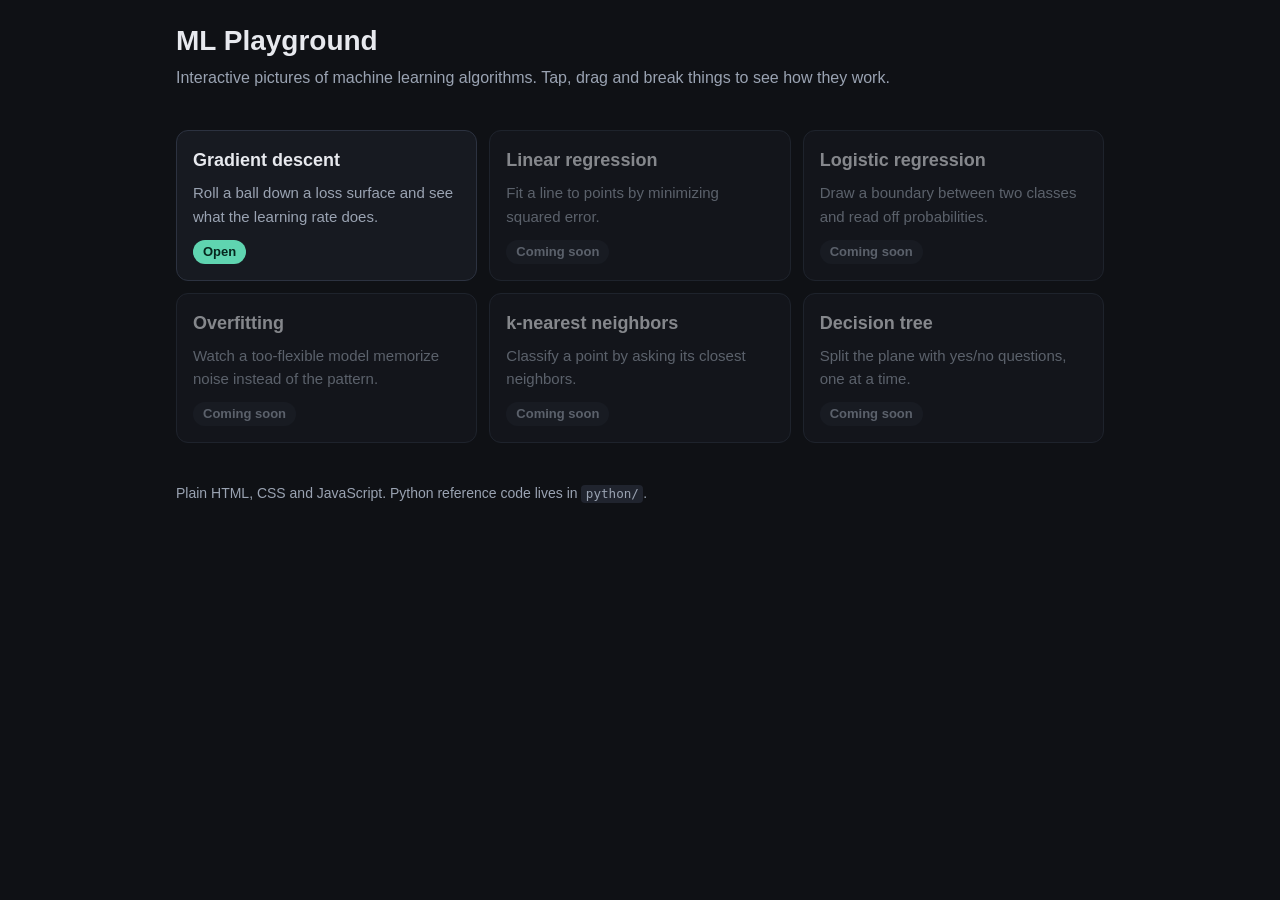
==== index.html @ e4a2d9a3 "Add index page with topic cards Co-Authored-By: Claude Opus 5.5 <noreply@anthropic.com>" ====
<!doctype html>
<html lang="en">
<head>
  <meta charset="utf-8">
  <meta name="viewport" content="width=device-width, initial-scale=1, viewport-fit=cover">
  <meta name="theme-color" content="#0f1115">
  <title>ML Playground</title>
  <meta name="description" content="Interactive visualizations of machine learning algorithms for students.">
  <link rel="stylesheet" href="assets/style.css">
</head>
<body>
  <div class="wrap">
    <header class="site-header">
      <h1>ML Playground</h1>
      <p class="lead">Interactive pictures of machine learning algorithms. Tap, drag and break things to see how they work.</p>
    </header>

    <main class="cards">
      <a class="card" href="topics/gradient-descent.html">
        <h3>Gradient descent</h3>
        <p>Roll a ball down a loss surface and see what the learning rate does.</p>
        <span class="tag">Open</span>
      </a>
      <div class="card soon" aria-disabled="true">
        <h3>Linear regression</h3>
        <p>Fit a line to points by minimizing squared error.</p>
        <span class="tag">Coming soon</span>
      </div>
      <div class="card soon" aria-disabled="true">
        <h3>Logistic regression</h3>
        <p>Draw a boundary between two classes and read off probabilities.</p>
        <span class="tag">Coming soon</span>
      </div>
      <div class="card soon" aria-disabled="true">
        <h3>Overfitting</h3>
        <p>Watch a too-flexible model memorize noise instead of the pattern.</p>
        <span class="tag">Coming soon</span>
      </div>
      <div class="card soon" aria-disabled="true">
        <h3>k-nearest neighbors</h3>
        <p>Classify a point by asking its closest neighbors.</p>
        <span class="tag">Coming soon</span>
      </div>
      <div class="card soon" aria-disabled="true">
        <h3>Decision tree</h3>
        <p>Split the plane with yes/no questions, one at a time.</p>
        <span class="tag">Coming soon</span>
      </div>
    </main>

    <footer class="site-footer">
      Plain HTML, CSS and JavaScript. Python reference code lives in <code>python/</code>.
    </footer>
  </div>
</body>
</html>
---- assets/style.css ----
/* Shared styles for ml-playground. Dark theme, mobile-first. */

:root {
  color-scheme: dark;
  --bg: #0f1115;
  --surface: #171a21;
  --surface-2: #20242e;
  --border: #2c3240;
  --text: #e7e9ee;
  --muted: #9aa3b2;
  --accent: #5fd4b0;
  --accent-ink: #06261d;
  --ball: #ff7a59;
  --danger: #ff6b6b;
  --radius: 12px;
  --gutter: 16px;
  --font: -apple-system, BlinkMacSystemFont, "Segoe UI", Roboto, sans-serif;
  --mono: ui-monospace, SFMono-Regular, Menlo, Consolas, monospace;
}

* { box-sizing: border-box; }

html { -webkit-text-size-adjust: 100%; }

body {
  margin: 0;
  background: var(--bg);
  color: var(--text);
  font: 16px/1.55 var(--font);
}

a { color: var(--accent); }

code {
  font-family: var(--mono);
  font-size: 0.9em;
  background: var(--surface-2);
  padding: 0.1em 0.35em;
  border-radius: 4px;
}

.wrap {
  max-width: 960px;
  margin: 0 auto;
  padding: 0 var(--gutter) 48px;
}

/* Header */

.site-header {
  padding: 20px 0 8px;
}
.site-header .back {
  display: inline-block;
  color: var(--muted);
  text-decoration: none;
  font-size: 14px;
  padding: 8px 0;
}
h1 { font-size: 28px; line-height: 1.2; margin: 4px 0 8px; }
h2 { font-size: 20px; margin: 32px 0 8px; }
.lead { color: var(--muted); margin: 0 0 16px; }

/* Topic cards (index page) */

.cards {
  display: grid;
  gap: 12px;
  grid-template-columns: 1fr;
  margin-top: 16px;
}
@media (min-width: 600px) {
  .cards { grid-template-columns: repeat(2, 1fr); }
}
@media (min-width: 900px) {
  .cards { grid-template-columns: repeat(3, 1fr); }
}
.card {
  display: block;
  background: var(--surface);
  border: 1px solid var(--border);
  border-radius: var(--radius);
  padding: 16px;
  color: var(--text);
  text-decoration: none;
}
a.card:hover, a.card:focus-visible { border-color: var(--accent); }
.card h3 { margin: 0 0 6px; font-size: 18px; }
.card p { margin: 0; color: var(--muted); font-size: 15px; }
.card .tag {
  display: inline-block;
  margin-top: 12px;
  font-size: 13px;
  padding: 2px 10px;
  border-radius: 999px;
  background: var(--accent);
  color: var(--accent-ink);
  font-weight: 600;
}
.card.soon { opacity: 0.55; }
.card.soon .tag { background: var(--surface-2); color: var(--muted); }

/* Demo layout: canvas + controls side by side on wide screens */

.demo {
  display: grid;
  gap: 16px;
  grid-template-columns: 1fr;
}
@media (min-width: 800px) {
  .demo { grid-template-columns: minmax(0, 1.3fr) minmax(0, 1fr); align-items: start; }
}

.panel {
  background: var(--surface);
  border: 1px solid var(--border);
  border-radius: var(--radius);
  padding: 12px;
}

.plot {
  display: block;
  width: 100%;
  border-radius: 8px;
  background: var(--surface-2);
  touch-action: manipulation;
}
.plot.square { aspect-ratio: 1 / 1; }
.plot.chart { height: 140px; }

.hint { color: var(--muted); font-size: 14px; margin: 8px 2px 0; }

/* Controls */

.field { margin-bottom: 14px; }
.field label, .field .label {
  display: flex;
  justify-content: space-between;
  font-size: 14px;
  color: var(--muted);
  margin-bottom: 6px;
}
.field output { color: var(--text); font-family: var(--mono); }

select, button {
  font: inherit;
  color: var(--text);
  background: var(--surface-2);
  border: 1px solid var(--border);
  border-radius: 10px;
  min-height: 44px;
}
select { width: 100%; padding: 0 12px; }

.buttons { display: grid; grid-template-columns: repeat(3, 1fr); gap: 8px; }
button { padding: 0 12px; cursor: pointer; }
button:active { transform: translateY(1px); }
button.primary { background: var(--accent); color: var(--accent-ink); border-color: var(--accent); font-weight: 600; }

input[type="range"] {
  width: 100%;
  height: 44px;
  margin: 0;
  accent-color: var(--accent);
  background: transparent;
}

/* Readouts */

.stats {
  display: grid;
  grid-template-columns: repeat(2, 1fr);
  gap: 8px;
  margin: 14px 0;
}
.stat { background: var(--surface-2); border-radius: 8px; padding: 8px 10px; }
.stat .k { font-size: 12px; color: var(--muted); }
.stat .v { font-family: var(--mono); font-size: 16px; overflow-wrap: anywhere; }
.status { min-height: 1.5em; font-size: 14px; color: var(--muted); }
.status.bad { color: var(--danger); }
.status.good { color: var(--accent); }

/* Long-form text */

.prose { max-width: 680px; }
.prose p, .prose li { color: #cfd3dc; }
.formula {
  font-family: var(--mono);
  background: var(--surface);
  border: 1px solid var(--border);
  border-radius: 8px;
  padding: 10px 12px;
  overflow-x: auto;
}

.site-footer { color: var(--muted); font-size: 14px; margin-top: 40px; }
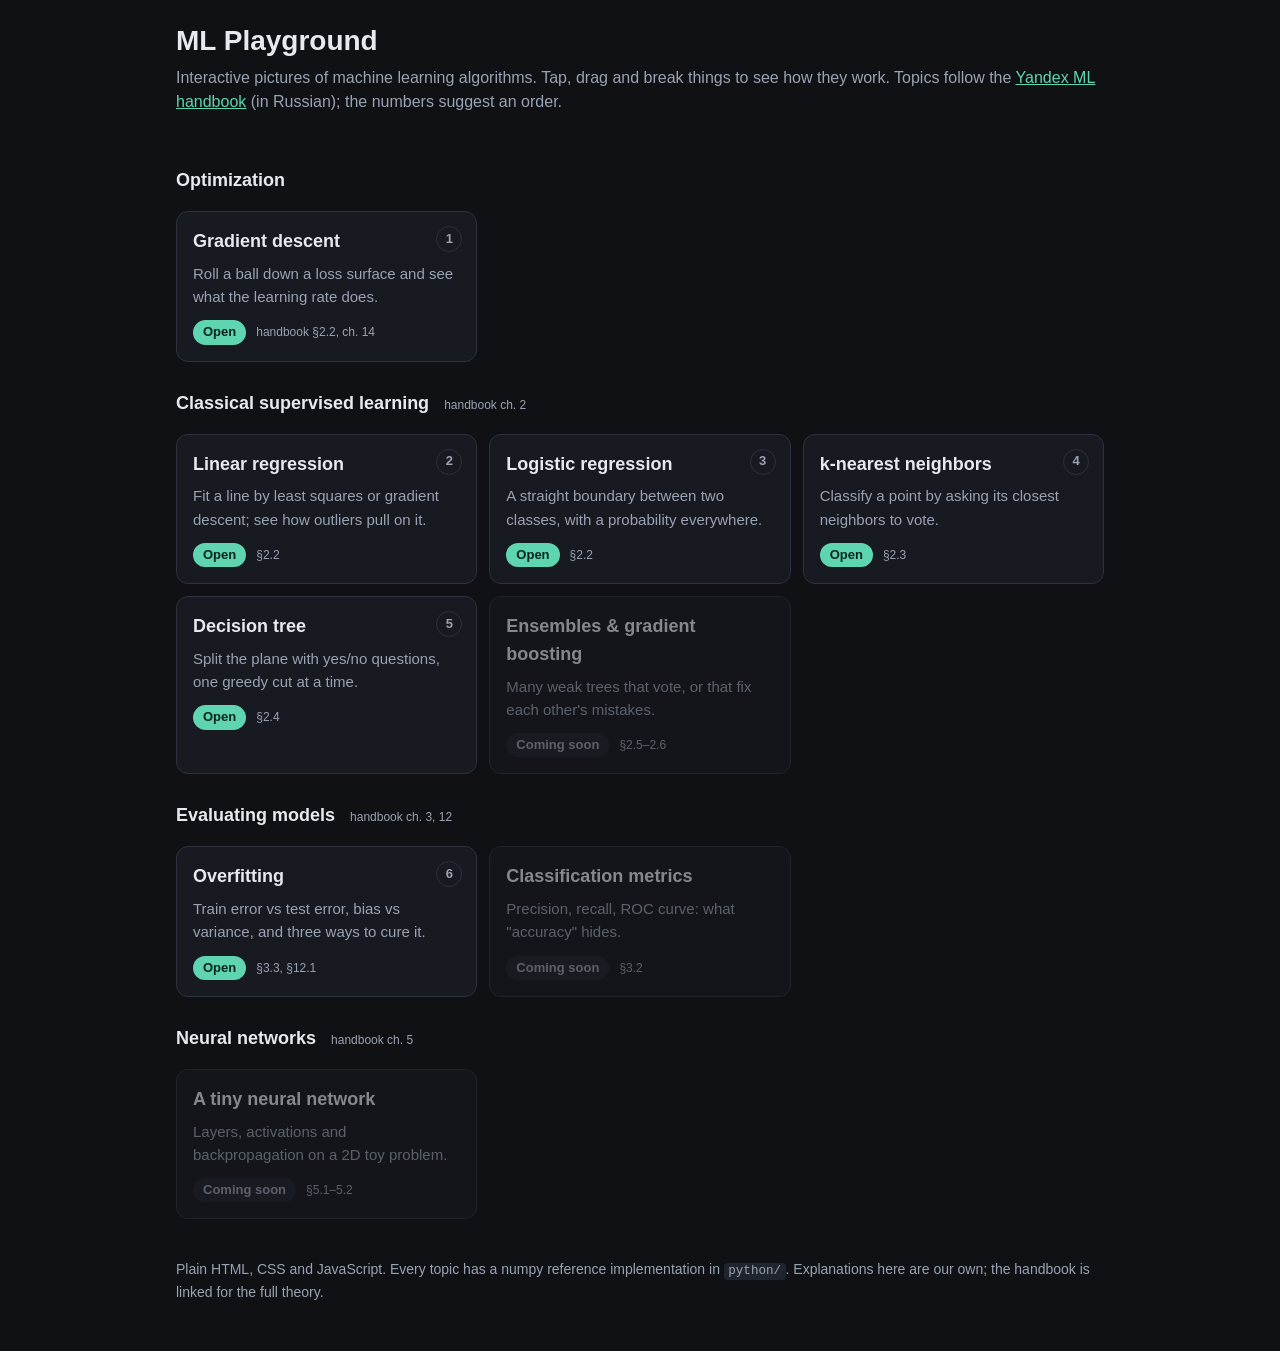
==== commit ccb18884: "Organize index by handbook chapters and link each page to its chapter Co-Authored-By: Claude Opus 5." ====
--- a/index.html
+++ b/index.html
@@ -12,44 +12,93 @@
   <div class="wrap">
     <header class="site-header">
       <h1>ML Playground</h1>
-      <p class="lead">Interactive pictures of machine learning algorithms. Tap, drag and break things to see how they work.</p>
+      <p class="lead">
+        Interactive pictures of machine learning algorithms. Tap, drag and break things to see how they work.
+        Topics follow the <a href="https://contest.yandex.ru/tracks/ml/" target="_blank" rel="noopener">Yandex ML handbook</a>
+        (in Russian); the numbers suggest an order.
+      </p>
     </header>
 
-    <main class="cards">
-      <a class="card" href="topics/gradient-descent.html">
-        <h3>Gradient descent</h3>
-        <p>Roll a ball down a loss surface and see what the learning rate does.</p>
-        <span class="tag">Open</span>
-      </a>
-      <div class="card soon" aria-disabled="true">
-        <h3>Linear regression</h3>
-        <p>Fit a line to points by minimizing squared error.</p>
-        <span class="tag">Coming soon</span>
-      </div>
-      <div class="card soon" aria-disabled="true">
-        <h3>Logistic regression</h3>
-        <p>Draw a boundary between two classes and read off probabilities.</p>
-        <span class="tag">Coming soon</span>
-      </div>
-      <div class="card soon" aria-disabled="true">
-        <h3>Overfitting</h3>
-        <p>Watch a too-flexible model memorize noise instead of the pattern.</p>
-        <span class="tag">Coming soon</span>
-      </div>
-      <div class="card soon" aria-disabled="true">
-        <h3>k-nearest neighbors</h3>
-        <p>Classify a point by asking its closest neighbors.</p>
-        <span class="tag">Coming soon</span>
-      </div>
-      <div class="card soon" aria-disabled="true">
-        <h3>Decision tree</h3>
-        <p>Split the plane with yes/no questions, one at a time.</p>
-        <span class="tag">Coming soon</span>
-      </div>
+    <main>
+      <section>
+        <h2 class="section-title">Optimization</h2>
+        <div class="cards">
+          <a class="card" href="topics/gradient-descent.html">
+            <span class="num">1</span>
+            <h3>Gradient descent</h3>
+            <p>Roll a ball down a loss surface and see what the learning rate does.</p>
+            <span class="tag">Open</span><span class="ref">handbook §2.2, ch. 14</span>
+          </a>
+        </div>
+      </section>
+
+      <section>
+        <h2 class="section-title">Classical supervised learning <span class="ref">handbook ch. 2</span></h2>
+        <div class="cards">
+          <a class="card" href="topics/linear-regression.html">
+            <span class="num">2</span>
+            <h3>Linear regression</h3>
+            <p>Fit a line by least squares or gradient descent; see how outliers pull on it.</p>
+            <span class="tag">Open</span><span class="ref">§2.2</span>
+          </a>
+          <a class="card" href="topics/logistic-regression.html">
+            <span class="num">3</span>
+            <h3>Logistic regression</h3>
+            <p>A straight boundary between two classes, with a probability everywhere.</p>
+            <span class="tag">Open</span><span class="ref">§2.2</span>
+          </a>
+          <a class="card" href="topics/knn.html">
+            <span class="num">4</span>
+            <h3>k-nearest neighbors</h3>
+            <p>Classify a point by asking its closest neighbors to vote.</p>
+            <span class="tag">Open</span><span class="ref">§2.3</span>
+          </a>
+          <a class="card" href="topics/decision-tree.html">
+            <span class="num">5</span>
+            <h3>Decision tree</h3>
+            <p>Split the plane with yes/no questions, one greedy cut at a time.</p>
+            <span class="tag">Open</span><span class="ref">§2.4</span>
+          </a>
+          <div class="card soon" aria-disabled="true">
+            <h3>Ensembles &amp; gradient boosting</h3>
+            <p>Many weak trees that vote, or that fix each other's mistakes.</p>
+            <span class="tag">Coming soon</span><span class="ref">§2.5–2.6</span>
+          </div>
+        </div>
+      </section>
+
+      <section>
+        <h2 class="section-title">Evaluating models <span class="ref">handbook ch. 3, 12</span></h2>
+        <div class="cards">
+          <a class="card" href="topics/overfitting.html">
+            <span class="num">6</span>
+            <h3>Overfitting</h3>
+            <p>Train error vs test error, bias vs variance, and three ways to cure it.</p>
+            <span class="tag">Open</span><span class="ref">§3.3, §12.1</span>
+          </a>
+          <div class="card soon" aria-disabled="true">
+            <h3>Classification metrics</h3>
+            <p>Precision, recall, ROC curve: what "accuracy" hides.</p>
+            <span class="tag">Coming soon</span><span class="ref">§3.2</span>
+          </div>
+        </div>
+      </section>
+
+      <section>
+        <h2 class="section-title">Neural networks <span class="ref">handbook ch. 5</span></h2>
+        <div class="cards">
+          <div class="card soon" aria-disabled="true">
+            <h3>A tiny neural network</h3>
+            <p>Layers, activations and backpropagation on a 2D toy problem.</p>
+            <span class="tag">Coming soon</span><span class="ref">§5.1–5.2</span>
+          </div>
+        </div>
+      </section>
     </main>
 
     <footer class="site-footer">
-      Plain HTML, CSS and JavaScript. Python reference code lives in <code>python/</code>.
+      Plain HTML, CSS and JavaScript. Every topic has a numpy reference implementation in <code>python/</code>.
+      Explanations here are our own; the handbook is linked for the full theory.
     </footer>
   </div>
 </body>
--- a/assets/style.css
+++ b/assets/style.css
@@ -97,6 +97,17 @@
   color: var(--accent-ink);
   font-weight: 600;
 }
+.card { position: relative; }
+.card .num {
+  position: absolute; top: 14px; right: 14px;
+  width: 26px; height: 26px; border-radius: 50%;
+  display: grid; place-items: center;
+  font-size: 13px; font-weight: 600;
+  border: 1px solid var(--border); color: var(--muted);
+}
+.card h3 { padding-right: 34px; }
+.ref { font-size: 12px; color: var(--muted); font-weight: 400; margin-left: 10px; }
+.section-title { margin: 28px 0 0; font-size: 18px; }
 .card.soon { opacity: 0.55; }
 .card.soon .tag { background: var(--surface-2); color: var(--muted); }
 
@@ -165,6 +176,48 @@
   background: transparent;
 }
 
+.buttons + .buttons { margin-top: 8px; }
+.buttons.two { grid-template-columns: repeat(2, 1fr); }
+.buttons.four { grid-template-columns: repeat(4, 1fr); }
+.buttons.four button { padding: 0 4px; }
+button:disabled { opacity: 0.4; cursor: default; }
+
+/* Segmented control: one pressed button out of several */
+.segmented { display: flex; gap: 6px; }
+.segmented button { flex: 1; padding: 0 6px; }
+.segmented button[aria-pressed="true"] { border-color: var(--text); background: var(--border); }
+.swatch {
+  display: inline-block; width: 10px; height: 10px; border-radius: 50%;
+  margin-right: 6px; vertical-align: 0;
+}
+
+.check { display: flex; align-items: center; gap: 10px; min-height: 44px; font-size: 15px; }
+.check input { width: 20px; height: 20px; accent-color: var(--accent); margin: 0; }
+
+.tree {
+  font-family: var(--mono);
+  font-size: 12px;
+  line-height: 1.5;
+  background: var(--surface-2);
+  border-radius: 8px;
+  padding: 8px 10px;
+  margin: 12px 0 0;
+  max-height: 220px;
+  overflow: auto;
+  white-space: pre;
+}
+
+.legend { display: flex; flex-wrap: wrap; gap: 4px 14px; font-size: 13px; color: var(--muted); margin: 8px 2px 0; }
+.legend i { display: inline-block; width: 14px; height: 3px; border-radius: 2px; margin-right: 6px; vertical-align: middle; }
+
+.source {
+  margin-top: 28px;
+  padding: 12px 14px;
+  border-left: 3px solid var(--accent);
+  background: var(--surface);
+  border-radius: 0 8px 8px 0;
+}
+
 /* Readouts */
 
 .stats {
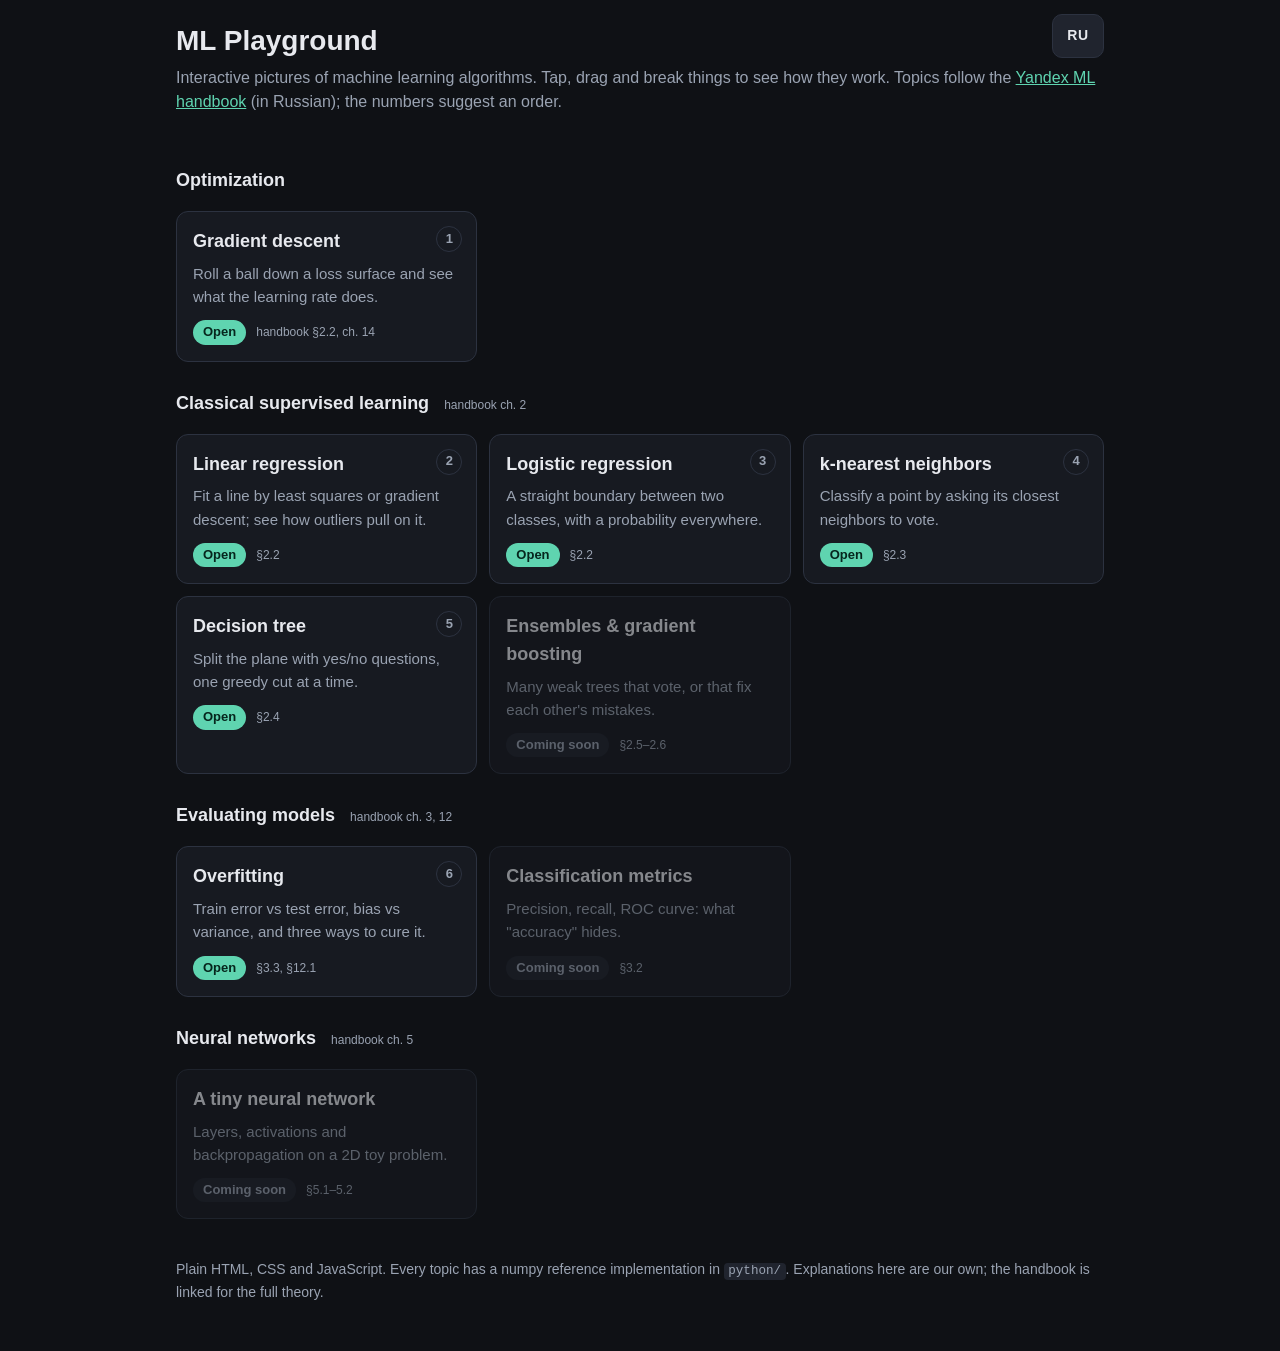
==== commit 53345fd3: "Add RU/EN language toggle with Russian index and gradient descent page English stays in the HTML; Ru" ====
--- a/index.html
+++ b/index.html
@@ -4,15 +4,15 @@
   <meta charset="utf-8">
   <meta name="viewport" content="width=device-width, initial-scale=1, viewport-fit=cover">
   <meta name="theme-color" content="#0f1115">
-  <title>ML Playground</title>
+  <title data-i18n="index.title">ML Playground</title>
   <meta name="description" content="Interactive visualizations of machine learning algorithms for students.">
-  <link rel="stylesheet" href="assets/style.css">
+  <link rel="stylesheet" href="assets/style.css?v=3">
 </head>
 <body>
   <div class="wrap">
     <header class="site-header">
       <h1>ML Playground</h1>
-      <p class="lead">
+      <p class="lead" data-i18n="index.lead">
         Interactive pictures of machine learning algorithms. Tap, drag and break things to see how they work.
         Topics follow the <a href="https://contest.yandex.ru/tracks/ml/" target="_blank" rel="noopener">Yandex ML handbook</a>
         (in Russian); the numbers suggest an order.
@@ -21,85 +21,88 @@
 
     <main>
       <section>
-        <h2 class="section-title">Optimization</h2>
+        <h2 class="section-title"><span data-i18n>Optimization</span></h2>
         <div class="cards">
           <a class="card" href="topics/gradient-descent.html">
             <span class="num">1</span>
-            <h3>Gradient descent</h3>
-            <p>Roll a ball down a loss surface and see what the learning rate does.</p>
-            <span class="tag">Open</span><span class="ref">handbook §2.2, ch. 14</span>
+            <h3 data-i18n>Gradient descent</h3>
+            <p data-i18n>Roll a ball down a loss surface and see what the learning rate does.</p>
+            <span class="tag" data-i18n>Open</span><span class="ref" data-i18n>handbook §2.2, ch. 14</span>
           </a>
         </div>
       </section>
 
       <section>
-        <h2 class="section-title">Classical supervised learning <span class="ref">handbook ch. 2</span></h2>
+        <h2 class="section-title"><span data-i18n>Classical supervised learning</span> <span class="ref" data-i18n>handbook ch. 2</span></h2>
         <div class="cards">
           <a class="card" href="topics/linear-regression.html">
             <span class="num">2</span>
-            <h3>Linear regression</h3>
-            <p>Fit a line by least squares or gradient descent; see how outliers pull on it.</p>
-            <span class="tag">Open</span><span class="ref">§2.2</span>
+            <h3 data-i18n>Linear regression</h3>
+            <p data-i18n>Fit a line by least squares or gradient descent; see how outliers pull on it.</p>
+            <span class="tag" data-i18n>Open</span><span class="ref">§2.2</span>
           </a>
           <a class="card" href="topics/logistic-regression.html">
             <span class="num">3</span>
-            <h3>Logistic regression</h3>
-            <p>A straight boundary between two classes, with a probability everywhere.</p>
-            <span class="tag">Open</span><span class="ref">§2.2</span>
+            <h3 data-i18n>Logistic regression</h3>
+            <p data-i18n>A straight boundary between two classes, with a probability everywhere.</p>
+            <span class="tag" data-i18n>Open</span><span class="ref">§2.2</span>
           </a>
           <a class="card" href="topics/knn.html">
             <span class="num">4</span>
-            <h3>k-nearest neighbors</h3>
-            <p>Classify a point by asking its closest neighbors to vote.</p>
-            <span class="tag">Open</span><span class="ref">§2.3</span>
+            <h3 data-i18n>k-nearest neighbors</h3>
+            <p data-i18n>Classify a point by asking its closest neighbors to vote.</p>
+            <span class="tag" data-i18n>Open</span><span class="ref">§2.3</span>
           </a>
           <a class="card" href="topics/decision-tree.html">
             <span class="num">5</span>
-            <h3>Decision tree</h3>
-            <p>Split the plane with yes/no questions, one greedy cut at a time.</p>
-            <span class="tag">Open</span><span class="ref">§2.4</span>
+            <h3 data-i18n>Decision tree</h3>
+            <p data-i18n>Split the plane with yes/no questions, one greedy cut at a time.</p>
+            <span class="tag" data-i18n>Open</span><span class="ref">§2.4</span>
           </a>
           <div class="card soon" aria-disabled="true">
-            <h3>Ensembles &amp; gradient boosting</h3>
-            <p>Many weak trees that vote, or that fix each other's mistakes.</p>
-            <span class="tag">Coming soon</span><span class="ref">§2.5–2.6</span>
+            <h3 data-i18n>Ensembles &amp; gradient boosting</h3>
+            <p data-i18n>Many weak trees that vote, or that fix each other's mistakes.</p>
+            <span class="tag" data-i18n>Coming soon</span><span class="ref">§2.5–2.6</span>
           </div>
         </div>
       </section>
 
       <section>
-        <h2 class="section-title">Evaluating models <span class="ref">handbook ch. 3, 12</span></h2>
+        <h2 class="section-title"><span data-i18n>Evaluating models</span> <span class="ref" data-i18n>handbook ch. 3, 12</span></h2>
         <div class="cards">
           <a class="card" href="topics/overfitting.html">
             <span class="num">6</span>
-            <h3>Overfitting</h3>
-            <p>Train error vs test error, bias vs variance, and three ways to cure it.</p>
-            <span class="tag">Open</span><span class="ref">§3.3, §12.1</span>
+            <h3 data-i18n>Overfitting</h3>
+            <p data-i18n>Train error vs test error, bias vs variance, and three ways to cure it.</p>
+            <span class="tag" data-i18n>Open</span><span class="ref">§3.3, §12.1</span>
           </a>
           <div class="card soon" aria-disabled="true">
-            <h3>Classification metrics</h3>
-            <p>Precision, recall, ROC curve: what "accuracy" hides.</p>
-            <span class="tag">Coming soon</span><span class="ref">§3.2</span>
+            <h3 data-i18n>Classification metrics</h3>
+            <p data-i18n>Precision, recall, ROC curve: what "accuracy" hides.</p>
+            <span class="tag" data-i18n>Coming soon</span><span class="ref">§3.2</span>
           </div>
         </div>
       </section>
 
       <section>
-        <h2 class="section-title">Neural networks <span class="ref">handbook ch. 5</span></h2>
+        <h2 class="section-title"><span data-i18n>Neural networks</span> <span class="ref" data-i18n>handbook ch. 5</span></h2>
         <div class="cards">
           <div class="card soon" aria-disabled="true">
-            <h3>A tiny neural network</h3>
-            <p>Layers, activations and backpropagation on a 2D toy problem.</p>
-            <span class="tag">Coming soon</span><span class="ref">§5.1–5.2</span>
+            <h3 data-i18n>A tiny neural network</h3>
+            <p data-i18n>Layers, activations and backpropagation on a 2D toy problem.</p>
+            <span class="tag" data-i18n>Coming soon</span><span class="ref">§5.1–5.2</span>
           </div>
         </div>
       </section>
     </main>
 
-    <footer class="site-footer">
+    <footer class="site-footer" data-i18n="index.footer">
       Plain HTML, CSS and JavaScript. Every topic has a numpy reference implementation in <code>python/</code>.
       Explanations here are our own; the handbook is linked for the full theory.
     </footer>
   </div>
+
+  <script src="assets/i18n.js?v=3"></script>
+  <script src="assets/ru-common.js?v=3"></script>
 </body>
 </html>
--- a/assets/style.css
+++ b/assets/style.css
@@ -48,8 +48,19 @@
 /* Header */
 
 .site-header {
+  position: relative;
   padding: 20px 0 8px;
 }
+.lang-toggle {
+  position: absolute;
+  top: 14px;
+  right: 0;
+  min-width: 52px;
+  font-size: 14px;
+  font-weight: 600;
+  letter-spacing: 0.04em;
+}
+.site-header h1 { padding-right: 64px; }
 .site-header .back {
   display: inline-block;
   color: var(--muted);
